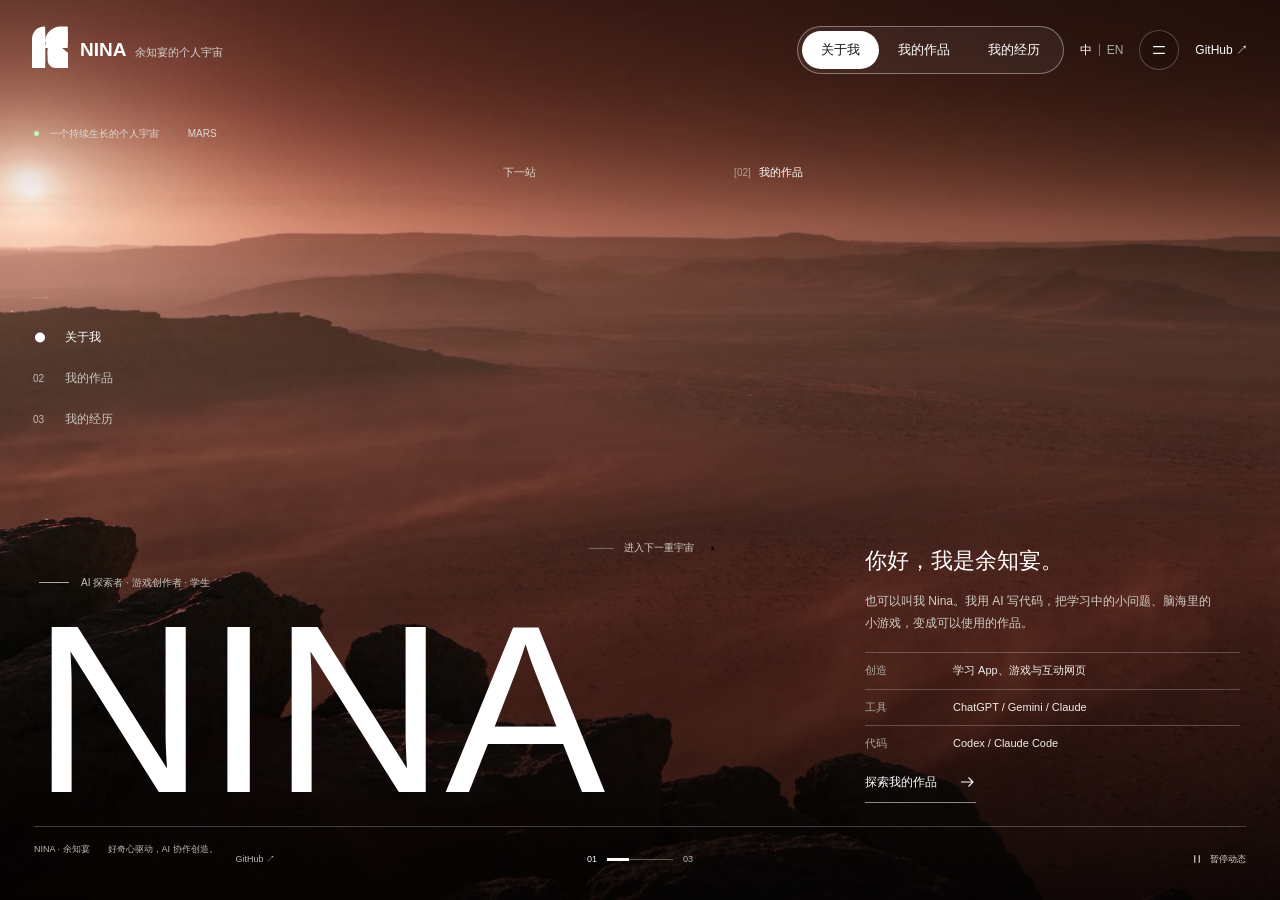
==== index.html @ 542dc57f "feat: publish Nina portfolio with GitHub project links" ====
<!doctype html>
<html lang="zh-CN">
<head>
  <meta charset="utf-8">
  <meta name="viewport" content="width=device-width, initial-scale=1, viewport-fit=cover">
  <meta name="theme-color" content="#090807">
  <meta name="description" content="Nina 余知宴的个人宇宙。探索 AI 学习应用、游戏、互动网页，以及 2050 大会的分享经历。">
  <title>Nina 余知宴 | My Little Universe</title>
  <link rel="icon" href="assets/space/mark.svg" type="image/svg+xml">
  <style>
    @font-face{font-family:'SF Pro';src:local('SF Pro Text'),local('Arial');font-weight:400;font-display:swap}
    @font-face{font-family:'SF Pro';src:local('SF Pro Text Bold'),local('Arial Bold');font-weight:700;font-display:swap}
    @font-face{font-family:'SF Pro Thin';src:local('SF Pro Display Ultralight'),local('Helvetica Neue');font-weight:100;font-display:swap}
    @font-face{font-family:Aalto;src:local('Aalto'),local('Arial Narrow'),local('Helvetica Neue');font-weight:400;font-display:swap}
    :root{color-scheme:dark;font-family:'SF Pro',Arial,'PingFang SC','Microsoft YaHei',sans-serif;color:#fff;background:#090807;font-synthesis:none;--muted:#b8b7b3;--line:rgba(255,255,255,.23);--accent:#c5f5b5}
    *{box-sizing:border-box;letter-spacing:0}
    html,body{margin:0;width:100%;height:100%;overflow:hidden}
    button,a{-webkit-tap-highlight-color:transparent}
    button{font:inherit;color:inherit;cursor:pointer}
    button:disabled{cursor:wait}
    button:focus-visible,a:focus-visible{outline:2px solid var(--accent);outline-offset:6px}
    button{border:0}a{color:inherit}button svg,a svg{width:20px;height:20px;fill:none;stroke:currentColor;stroke-width:1.5;flex-shrink:0}
    [hidden]{display:none!important}
    .experience{position:relative;isolation:isolate;width:100%;height:100%;height:100svh;min-height:560px;overflow:hidden;background:#090807}
    .backgrounds,.background,.shade{position:absolute;inset:0;width:100%;height:100%}
    .backgrounds{z-index:-2;background:center/cover url('assets/space/mars.jpg')}
    .background{object-fit:cover;opacity:0;transition:opacity .8s ease}
    .background.is-visible{opacity:1}
    .shade{z-index:1;pointer-events:none;background:linear-gradient(180deg,rgba(0,0,0,.32),transparent 25%,rgba(0,0,0,.12) 45%,rgba(0,0,0,.85) 100%)}
    .chrome{position:absolute;z-index:4;transition:opacity .45s ease,filter .45s ease}
    .header{left:32px;right:32px;top:max(26px,env(safe-area-inset-top));display:flex;align-items:center;justify-content:space-between;gap:20px}
    .brand{display:flex;align-items:center;gap:12px;text-decoration:none;background:none;padding:0}
    .brand-symbol{width:36px;height:36px;object-fit:contain}
    .brand-name{font-size:19px;font-weight:700}.brand-name small{font-size:11px;font-weight:400;color:#d4d1cd;margin-left:9px}
    .header-actions{display:flex;align-items:center;gap:16px}
    .nav{display:flex;align-items:center;border:1px solid rgba(255,255,255,.38);padding:4px;border-radius:99px;backdrop-filter:blur(12px);background:rgba(255,255,255,.06)}
    .nav button{padding:10px 19px;background:none;border-radius:99px;font-size:13px;transition:background .2s,color .2s}
    .nav button.is-active,.nav button:hover{background:#fff;color:#171714}
    .language{display:flex;align-items:center;gap:7px;padding:8px 0;background:none;font-size:12px}
    .language span{color:#aaa}.language span.current{color:#fff}.language i{height:12px;width:1px;background:#777}
    .menu{width:40px;height:40px;display:grid;place-items:center;border:1px solid var(--line);border-radius:50%;background:rgba(0,0,0,.15)}
    .location{left:34px;top:126px;display:flex;gap:10px;align-items:center;font-size:10px;line-height:1.5;color:#dedad4}
    .status-dot{width:5px;height:5px;border-radius:50%;background:var(--accent);box-shadow:0 0 10px #b2ea9d55}
    .location .divider{color:#777;margin:0 3px}
    .planet-list{left:33px;top:42%;transform:translateY(-50%);display:flex;flex-direction:column;gap:14px}
    .planet-item{display:flex;align-items:center;gap:14px;padding:5px 0;background:none;color:#c9c5bf;text-align:left;font-size:12px}
    .planet-item .index{font-size:10px;color:#c1bcb4;width:18px;font-variant-numeric:tabular-nums}
    .planet-item.active{color:#fff;font-weight:700}.planet-item.active .index{font-size:0}.planet-item.active .index:before{content:'';display:block;width:10px;height:10px;background:#fff;border-radius:50%;margin-left:2px}
    .planet-note{font-size:9px;color:#aaa39c;line-height:1.7;margin-top:24px}
    .portal-wrap{left:51%;top:40%;width:300px;transform:translate(-50%,-50%)}
    .portal-heading{display:flex;justify-content:space-between;align-items:center;margin-bottom:15px;font-size:11px;color:#ddd9d1}
    .portal-heading strong{font-weight:400;color:#fff;margin-left:8px}.portal-heading .number{color:#aba69f;font-size:10px}
    .portal{position:relative;width:100%;aspect-ratio:320/350;display:block;background:transparent;border:0;padding:0;border-radius:84px}
    .portal video,.portal img{position:absolute;width:1px;height:1px;visibility:hidden;pointer-events:none}
    .portal:focus-visible{outline-offset:10px;border-radius:84px}
    .portal-caption{display:flex;align-items:center;justify-content:center;gap:10px;font-size:10px;margin-top:18px;color:#d5d1c9}
    .portal-caption svg{width:13px;height:13px}.portal-caption .thin-line{width:25px;height:1px;background:#77706a}
    .portal-canvas{position:absolute;inset:0;z-index:3;width:100%;height:100%;pointer-events:none}
    .planet-content{left:32px;right:40px;bottom:97px;display:flex;justify-content:space-between;align-items:flex-end;gap:45px;pointer-events:none}
    .title-block{min-width:0}.eyebrow{display:flex;align-items:center;gap:12px;font-size:10px;color:#c8c4bc;line-height:1.6;margin:0 0 25px 7px}
    .eyebrow:before{content:'';width:30px;height:1px;background:#b0aaa0}
    .planet-content h1{font-family:Aalto,'Helvetica Neue',Arial,sans-serif;font-size:240px;font-weight:400;line-height:.78;margin:0;white-space:nowrap}
    [data-planet=earth] .planet-content h1{font-size:170px}[data-planet=venus] .planet-content h1{font-size:130px}
    .personal-info{width:375px;flex-shrink:0;pointer-events:auto}
    .personal-info h2{font-size:22px;font-weight:400;margin:0 0 13px;line-height:1.5}
    .personal-info .intro{font-size:12px;line-height:1.9;color:#d2cec8;margin:0 0 17px;max-width:350px}
    #facts{margin:0;font-size:11px}.fact{display:grid;grid-template-columns:74px 1fr;gap:14px;border-top:1px solid var(--line);padding:9px 0;line-height:1.6}
    .fact dt{color:#aaa69f}.fact dd{margin:0;color:#f0eee9}
    .text-link{display:inline-flex;align-items:center;gap:21px;color:#fff;text-decoration:none;border-bottom:1px solid #90887d;background:none;padding:10px 0;font-size:12px;line-height:1.5}
    .text-link svg{width:18px}.text-link:hover{color:var(--accent);border-color:var(--accent)}
    .footer{left:34px;right:34px;bottom:max(25px,env(safe-area-inset-bottom));display:flex;align-items:center;justify-content:space-between;border-top:1px solid var(--line);padding-top:16px;gap:20px;font-size:9px;color:#bdb7af}
    .footer-identity{display:flex;gap:18px}.footer-center{position:absolute;left:50%;transform:translateX(-50%);display:flex;align-items:center;gap:10px}.footer-center b{font-weight:400;color:#fff}.footer-center .track{width:66px;height:1px;background:#665d54;position:relative}.track:after{content:'';position:absolute;left:var(--orbit-position,0%);top:-1px;width:22px;height:3px;background:#fff;transition:left .6s}
    .motion-toggle{display:flex;align-items:center;gap:7px;background:none;padding:0;color:#ded8cf;font-size:9px}.motion-toggle svg{width:12px;height:12px}
    .preloader{position:absolute;inset:0;z-index:20;background:#090807;transition:opacity .8s ease;pointer-events:none}
    .preloader video{width:100%;height:100%;object-fit:cover}.preloader:after{content:'';position:absolute;inset:0;background:linear-gradient(transparent,#0006)}
    .preloader.is-leaving{opacity:0}.preloader-count{position:absolute;z-index:22;left:50%;bottom:38px;transform:translateX(-50%);display:flex;align-items:baseline;gap:5px}.preloader-count span:first-child{font-size:60px;font-family:'SF Pro Thin',Arial,sans-serif;font-weight:100}.preloader-count .percent{font-size:18px}
    .preload-mark{position:absolute;z-index:22;top:50%;left:50%;transform:translate(-50%,-50%);width:58px;height:58px;transition:top 1.4s cubic-bezier(.16,1,.3,1),left 1.4s cubic-bezier(.16,1,.3,1),width 1.4s,height 1.4s,transform 1.4s,opacity .4s}
    .preload-mark.is-docked{left:32px;top:max(26px,env(safe-area-inset-top));width:36px;height:36px;transform:none}
    .preloader-count.is-leaving{animation:count-out .65s both}
    .loading{position:absolute;z-index:10;top:50%;left:50%;transform:translate(-50%,-50%);font-size:11px;opacity:0;pointer-events:none}.is-loading .loading{opacity:1}
    .is-transitioning .chrome{opacity:0;filter:blur(8px);pointer-events:none}.is-transitioning .header{opacity:1;filter:none;pointer-events:auto}
    .content-revealing .title-block{animation:title-rise 1s cubic-bezier(.16,1,.3,1) both}.content-revealing .personal-info{animation:fact-rise .9s .12s both}
    .planet-list.is-switching .planet-item{animation:fact-rise .5s both}.planet-list.is-switching .planet-item:nth-child(2){animation-delay:.08s}.planet-list.is-switching .planet-item:nth-child(3){animation-delay:.16s}
    .custom-cursor{position:fixed;left:0;top:0;z-index:100;pointer-events:none;opacity:0;transition:opacity .2s}.custom-cursor.is-visible{opacity:1}.cursor-ring{display:block;width:36px;height:36px;position:absolute;border:1px solid #ffffff99;border-radius:50%;transform:translate(-50%,-50%);transition:width .2s,height .2s;background:#ffffff0a;backdrop-filter:invert(.06)}.cursor-dot{position:absolute;width:4px;height:4px;border-radius:50%;background:#fff;transform:translate(-50%,-50%)}.cursor-label{position:absolute;top:27px;left:0;transform:translateX(-50%);font-size:10px;white-space:nowrap;opacity:0}.custom-cursor.is-enter .cursor-label{opacity:1}.custom-cursor.is-enter .cursor-ring{width:46px;height:46px}
    @media(hover:hover) and (pointer:fine){body.cursor-ready:not(:has(dialog[open])) .experience,body.cursor-ready:not(:has(dialog[open])) .experience button,body.cursor-ready:not(:has(dialog[open])) .experience a{cursor:none}}
    body:has(dialog[open]) .custom-cursor{display:none}
    .dossier{position:fixed;inset:0;width:100%;max-width:none;height:100%;height:100dvh;max-height:none;margin:0;padding:0;border:0;background:#111210;color:#f5f5ef;overflow-y:auto;overscroll-behavior:contain}
    .dossier::backdrop{background:#090807}.dossier[open]{animation:panel-in .4s both}.dossier-header{position:sticky;top:0;z-index:5;display:flex;align-items:center;justify-content:space-between;gap:24px;padding:22px 40px;border-bottom:1px solid var(--line);background:#111210ee;backdrop-filter:blur(20px)}
    .dossier-brand{font-size:15px;font-weight:700;background:none;padding:0;text-align:left}.dossier-brand span{font-weight:400;font-size:12px;color:#aaa;margin-left:12px}.dossier-actions{display:flex;align-items:center;gap:22px}.close{width:36px;height:36px;display:grid;place-items:center;border:1px solid #555;border-radius:50%;background:none}.close svg{width:16px;height:16px}
    .dossier-body{max-width:1320px;margin:0 auto;padding:65px 50px 80px}.section-label{font-size:10px;color:#a9b09e;display:flex;align-items:center;gap:14px;margin:0 0 24px}.section-label:before{content:'';width:20px;height:1px;background:#858d78}.panel-title{font-size:52px;line-height:1.2;font-weight:400;margin:0 0 20px}.panel-intro{font-size:14px;line-height:1.9;color:#b4b8ad;max-width:590px;margin:0}.panel-heading-row{display:flex;justify-content:space-between;align-items:flex-end;gap:40px;margin-bottom:42px}.project-count{font-family:'SF Pro Thin',Arial,sans-serif;font-size:64px;line-height:1;color:#c5f5b5}.project-count small{display:block;font-family:'SF Pro',Arial,sans-serif;font-size:10px;color:#acb4a2;margin-top:8px}
    .filters{display:flex;gap:25px;border-bottom:1px solid var(--line);margin-bottom:30px;overflow-x:auto}.filter{background:none;color:#9ca295;font-size:12px;white-space:nowrap;padding:13px 2px;border-bottom:2px solid transparent}.filter[aria-pressed=true]{border-color:var(--accent);color:#fff}.filter small{font-size:9px;color:#919b86;margin-left:6px}
    .project-grid{display:grid;grid-template-columns:repeat(2,minmax(0,1fr));gap:44px 28px}.project-card{min-width:0;border-bottom:1px solid var(--line);padding-bottom:22px}.project-image-button{display:block;width:100%;padding:0;background:#1c211c;overflow:hidden;border-radius:4px;text-align:left}.project-image-button img{width:100%;aspect-ratio:16/10;display:block;object-fit:cover;transition:transform .65s cubic-bezier(.16,1,.3,1)}.project-image-button:hover img{transform:scale(1.035)}
    .project-meta{font-size:10px;color:#aab49f;display:flex;justify-content:space-between;margin:17px 0 10px;gap:10px}.project-title-row{display:flex;align-items:center;justify-content:space-between;gap:10px}.project-title-row h3{font-size:24px;font-weight:400;margin:0}.project-card p{font-size:12px;line-height:1.9;color:#afb5a7;margin:11px 0 0}.project-open{border:1px solid #52604a;border-radius:50%;background:none;display:grid;place-items:center;width:32px;height:32px;flex-shrink:0}.project-open:hover{background:var(--accent);color:#111}
    .art-preview{width:100%;aspect-ratio:16/10;position:relative;display:flex;align-items:center;justify-content:center;overflow:hidden;background:#e8eee7;color:#263c38}.art-preview .specimen{width:65%;border-top:1px solid #809b94;border-bottom:1px solid #809b94;padding:22px 0}.art-preview small{font-size:10px}.art-preview strong{font-weight:400;font-size:54px;display:block;line-height:1.1;margin:20px 0 16px}.art-preview .specimen p{font-size:12px;line-height:1.8;color:#3f6559;margin:0}.art-preview .preview-caption{position:absolute;bottom:15px;right:18px;font-size:9px;color:#4f6b60}.art-preview.starmap{background:#e5eaf4;color:#313958}.starmap .specimen{border-color:#a6b1cc}.starmap .specimen strong{font-size:38px}.starmap .specimen p{color:#526280}.emotion-list{display:flex;gap:10px;margin-top:20px}.emotion-list span{border:1px solid #a8b4cd;padding:7px 12px;border-radius:4px;font-size:11px}
    .panel-bottom{display:flex;justify-content:space-between;gap:20px;font-size:10px;color:#969e8e;border-top:1px solid var(--line);margin-top:65px;padding-top:20px}.back-link{display:inline-flex;align-items:center;gap:10px;background:none;padding:0;font-size:12px;color:#c1c9b8;margin-bottom:38px}.back-link svg{width:16px}.detail-layout{display:grid;grid-template-columns:1.25fr 1fr;gap:50px;align-items:start;margin-top:35px}.detail-visual img{width:100%;height:auto;border-radius:4px;display:block}.detail-copy p{font-size:14px;line-height:2;color:#bbc2b2;margin:0 0 22px}.detail-copy h3{font-size:13px;font-weight:400;color:#f3f5ee;margin:25px 0 14px}.feature-list{padding:0;list-style:none;margin:0}.feature-list li{padding:12px 0;border-top:1px solid var(--line);font-size:12px;line-height:1.7;color:#c3ccba;display:flex;gap:13px}.feature-list li:before{content:'+';color:var(--accent)}.detail-note{font-size:11px!important;color:#99a58f!important;margin-top:22px!important}.action-link{display:inline-flex;align-items:center;gap:20px;background:#c5f5b5;color:#162010;padding:13px 20px;border-radius:4px;text-decoration:none;font-size:12px;margin-top:24px}.action-link:hover{background:#e0ffda}
    .about-layout{display:grid;grid-template-columns:1.1fr 1fr;gap:90px;margin-top:48px}.about-statement{font-size:40px;font-weight:400;line-height:1.5;margin:0 0 26px;max-width:540px}.about-paragraph{font-size:14px;line-height:2.1;color:#b4bdab;max-width:500px}.about-index{font-size:10px;color:#8f9b84;margin-right:15px}.about-section{border-top:1px solid var(--line);padding:24px 0}.about-section h3{font-size:15px;font-weight:400;margin:0 0 15px}.tool-list{display:flex;gap:10px 24px;flex-wrap:wrap;font-size:14px;line-height:2;color:#e4e9dd}.about-section p{font-size:13px;line-height:1.9;color:#aeb9a3;margin:0}.interest-list{display:flex;gap:25px;margin-top:35px;font-size:12px;color:#dbe9ce}
    .journey-layout{display:grid;grid-template-columns:1fr 1.1fr;gap:70px;align-items:start;margin-top:40px}.conference-video{display:block;width:100%;height:530px;max-height:65vh;object-fit:contain;background:#060706;border-radius:4px}.video-caption{font-size:10px;color:#a0ab95;line-height:1.8;margin-top:12px}.timeline-item{position:relative;padding:0 0 30px 28px;border-left:1px solid #435238}.timeline-item:before{content:'';width:7px;height:7px;background:var(--accent);border-radius:50%;position:absolute;left:-4px;top:5px}.timeline-item small{font-size:10px;color:#a8bc99}.timeline-item h3{font-size:24px;font-weight:400;margin:12px 0 15px}.timeline-item p{font-size:13px;line-height:2;color:#b8c4ac;margin:0}.timeline-item .text-link{margin-top:10px}
    .project-image-button img{height:auto}
    @keyframes count-out{to{opacity:0;filter:blur(7px);transform:translate(-50%,-25px)}}
    @keyframes title-rise{from{opacity:0;filter:blur(8px);transform:translateY(24px)}to{opacity:1;filter:none;transform:none}}
    @keyframes fact-rise{from{opacity:0;transform:translateY(12px)}to{opacity:1;transform:none}}
    @keyframes panel-in{from{opacity:0;transform:translateY(22px)}to{opacity:1;transform:none}}
    @media(min-width:1600px){.portal-wrap{width:340px;top:41%}.planet-content h1{font-size:290px}[data-planet=earth] .planet-content h1{font-size:225px}[data-planet=venus] .planet-content h1{font-size:175px}.personal-info{width:430px}.personal-info h2{font-size:26px}.personal-info .intro{font-size:14px;max-width:400px}#facts{font-size:12px}.planet-content{bottom:110px}.fact{padding:11px 0}}
    @media(max-width:1100px){.planet-content h1{font-size:190px}[data-planet=earth] .planet-content h1{font-size:135px}[data-planet=venus] .planet-content h1{font-size:105px}.personal-info{width:320px}.portal-wrap{width:250px;top:38%}.planet-content{gap:20px}.eyebrow{font-size:9px}.header{left:24px;right:24px}.brand-name small{display:none}.about-layout{gap:45px}.journey-layout{gap:40px}}
    @media(max-width:800px){.nav{display:none}.header{left:22px;right:22px;top:max(22px,env(safe-area-inset-top))}.location{left:24px;top:100px}.planet-list{left:24px;top:37%;gap:9px}.planet-note{display:none}.portal-wrap{left:57%;top:34%;width:240px}.planet-content{left:24px;right:24px;bottom:91px;gap:20px;align-items:flex-end}.planet-content h1{font-size:150px}[data-planet=earth] .planet-content h1{font-size:104px}[data-planet=venus] .planet-content h1{font-size:80px}.personal-info{width:300px}.personal-info h2{font-size:19px}.eyebrow{max-width:230px;margin:0 0 20px}.footer{left:24px;right:24px}.footer-identity span:last-child{display:none}.footer-center{position:static;transform:none}.preload-mark.is-docked{left:22px;top:max(22px,env(safe-area-inset-top))}.dossier-header{padding:18px 24px}.dossier-body{padding:42px 26px 60px}.panel-title{font-size:40px}.detail-layout{gap:30px}.about-layout{gap:32px}.about-statement{font-size:30px}.journey-layout{gap:30px}.conference-video{height:440px}.project-title-row h3{font-size:20px}}
    @media(max-width:600px){.experience{min-height:620px}.header{left:20px;right:20px;gap:10px;top:max(20px,env(safe-area-inset-top))}.brand{gap:8px}.brand-name{font-size:17px}.brand-symbol{width:28px;height:28px}.header-actions{gap:18px}.menu{width:32px;height:32px}.menu svg{width:16px}.location{left:21px;top:89px;font-size:9px}.planet-list{left:auto;right:20px;top:95px;transform:none;flex-direction:row;gap:9px}.planet-item{padding:4px}.planet-item .index{width:12px;font-size:9px}.planet-item .planet-label{display:none}.planet-item.active .index:before{width:6px;height:6px;margin-left:2px}.portal-wrap{left:50%;top:32%;width:175px}.portal{border-radius:52px}.portal-heading{font-size:10px;margin-bottom:10px}.portal-heading strong{margin-left:4px}.portal-caption{font-size:9px;margin-top:10px}.portal-caption .thin-line{width:16px}.planet-content{left:20px;right:20px;bottom:72px;display:block}.planet-content h1{font-size:102px;line-height:.8}[data-planet=earth] .planet-content h1{font-size:77px}[data-planet=venus] .planet-content h1{font-size:61px}.eyebrow{font-size:8px;margin:0 0 14px;gap:8px}.eyebrow:before{width:20px}.title-block{margin-bottom:23px}.personal-info{width:100%}.personal-info h2{font-size:17px;line-height:1.3;margin-bottom:8px}.personal-info .intro{font-size:11px;line-height:1.8;margin-bottom:10px;max-width:100%}#facts{font-size:10px}.fact{padding:5px 0;grid-template-columns:58px 1fr;gap:8px}.text-link{font-size:11px;padding:8px 0;gap:16px}.footer{left:20px;right:20px;bottom:max(20px,env(safe-area-inset-bottom));font-size:8px;padding-top:12px;gap:12px}.footer-identity{gap:0}.footer-center{gap:8px}.footer-center .track{width:42px}.track:after{width:14px}.motion-toggle{font-size:8px;gap:4px}.motion-toggle svg{width:10px}.preload-mark.is-docked{left:20px;top:max(20px,env(safe-area-inset-top));width:28px;height:28px}.dossier-header{padding:18px 20px;gap:12px}.dossier-brand{font-size:13px}.dossier-brand span{font-size:10px;margin-left:8px}.dossier-actions{gap:18px}.dossier-body{padding:35px 20px 45px}.panel-heading-row{gap:15px;align-items:flex-start;margin-bottom:25px}.panel-title{font-size:34px}.panel-intro{font-size:12px}.project-count{font-size:44px;flex-shrink:0}.project-count small{font-size:8px}.section-label{margin-bottom:20px;font-size:9px}.filters{gap:23px;margin-bottom:24px}.project-grid{grid-template-columns:1fr;gap:30px}.project-title-row h3{font-size:23px}.project-meta{font-size:9px}.project-card p{font-size:12px}.art-preview .specimen{padding:15px 0}.art-preview strong{font-size:42px;margin:15px 0}.starmap .specimen strong{font-size:30px}.detail-layout,.about-layout,.journey-layout{grid-template-columns:1fr;gap:30px}.detail-layout{margin-top:25px}.detail-copy p{font-size:13px}.about-layout{margin-top:25px}.about-statement{font-size:30px}.about-paragraph{font-size:13px}.about-section{padding:20px 0}.journey-layout{margin-top:30px}.conference-video{height:430px;max-height:60vh}.timeline-item h3{font-size:22px}.panel-bottom{margin-top:40px;font-size:9px}.panel-bottom span:last-child{max-width:48%;text-align:right}}
    @media(max-width:600px) and (max-height:760px){.portal-wrap{width:140px;top:29%}.portal-caption{display:none}.title-block{margin-bottom:16px}.planet-content h1{font-size:84px}[data-planet=earth] .planet-content h1{font-size:65px}[data-planet=venus] .planet-content h1{font-size:53px}.planet-content{bottom:67px}.eyebrow{margin-bottom:11px}.personal-info .intro{font-size:10px;line-height:1.7}.personal-info h2{font-size:16px}.fact{padding:4px 0}}
    @media(max-height:650px) and (min-width:601px){.location{top:94px}.portal-wrap{top:37%;width:190px}.planet-content{bottom:75px}.planet-content h1{font-size:155px}[data-planet=earth] .planet-content h1{font-size:115px}[data-planet=venus] .planet-content h1{font-size:90px}.personal-info h2{font-size:18px}.personal-info .intro{font-size:11px;margin-bottom:10px}.fact{padding:5px 0}.eyebrow{margin-bottom:20px}}
    @media(prefers-reduced-motion:reduce){*,*:before,*:after{animation-duration:.01ms!important;transition-duration:.01ms!important;scroll-behavior:auto!important}.custom-cursor{display:none!important}}
  </style>
  <link rel="stylesheet" href="github-links.css">
</head>
<body>
  <main class="experience" data-planet="mars">
    <div class="backgrounds" aria-hidden="true">
      <video id="mars-background" class="background is-visible" muted playsinline preload="auto" loop poster="assets/space/mars.jpg" src="assets/space/mars.mp4"></video>
      <video id="earth-background" class="background" muted playsinline preload="auto" poster="assets/space/earth.jpg" src="assets/space/earth.mp4"></video>
      <video id="venus-background" class="background" muted playsinline preload="auto" poster="assets/space/venus.jpg" src="assets/space/venus.mp4"></video>
    </div>
    <div class="shade" aria-hidden="true"></div>
    <canvas id="portal-canvas" class="portal-canvas" aria-hidden="true"></canvas>
    <canvas id="scene-canvas" hidden aria-hidden="true"></canvas>
    <header class="header chrome">
      <button class="brand" data-state="mars" aria-label="Nina · 余知宴">
        <img class="brand-symbol" src="assets/space/mark.svg" alt="">
        <span class="brand-name">NINA<small data-i18n="brandSub">余知宴的个人宇宙</small></span>
      </button>
      <div class="header-actions">
        <nav class="nav" aria-label="主导航" data-aria="navigation">
          <button data-panel="about" class="is-active" data-i18n="navAbout">关于我</button>
          <button data-panel="works" data-i18n="navWorks">我的作品</button>
          <button data-panel="journey" data-i18n="navJourney">我的经历</button>
        </nav>
        <button class="language" data-language aria-label="Switch to English"><span data-lang-label="zh" class="current">中</span><i aria-hidden="true"></i><span data-lang-label="en">EN</span></button>
        <button class="menu" data-panel="menu" aria-label="打开菜单" data-aria="openMenu" title="菜单 / Menu"><svg viewBox="0 0 24 24" aria-hidden="true"><path d="M5 8h14M5 16h14"/></svg></button>
      </div>
    </header>
    <div class="location chrome"><span class="status-dot"></span><span data-i18n="orbitLabel">一个持续生长的个人宇宙</span><span class="divider">/</span><span id="location-name">MARS</span></div>
    <aside class="planet-list chrome" aria-label="目的地" data-aria="destinations"></aside>
    <section class="portal-wrap chrome" aria-label="下一站" data-aria="nextDestination">
      <div class="portal-heading"><span data-i18n="next">下一站</span><span><span class="number" id="next-number">[02]</span><strong id="next-name">我的作品</strong></span></div>
      <button id="portal" class="portal" aria-label="进入我的作品">
        <video id="portal-video" muted playsinline preload="auto" src="assets/space/earth.mp4"></video>
        <img id="portal-image" src="assets/space/mercury.jpg" alt="" hidden>
      </button>
      <div class="portal-caption" aria-hidden="true"><span class="thin-line"></span><span data-i18n="enterOrbit">进入下一重宇宙</span><svg viewBox="0 0 24 24"><path d="M5 12h14m-5-5 5 5-5 5"/></svg></div>
    </section>
    <section class="planet-content chrome" aria-live="polite">
      <div class="title-block"><p class="eyebrow" id="eyebrow">AI EXPLORER · GAME MAKER · STUDENT</p><h1 id="planet-title">NINA</h1></div>
      <div class="personal-info"><h2 id="info-title">你好，我是余知宴。</h2><p class="intro" id="info-intro">也可以叫我 Nina。我用 AI 写代码，把学习中的小问题、脑海里的小游戏，变成可以使用的作品。</p><dl id="facts"></dl><button class="text-link" id="primary-action"><span data-i18n="exploreWorks">探索我的作品</span><svg viewBox="0 0 24 24" aria-hidden="true"><path d="M4 12h16m-6-6 6 6-6 6"/></svg></button></div>
    </section>
    <footer class="footer chrome"><div class="footer-identity"><span>NINA · 余知宴</span><span data-i18n="madeWith">好奇心驱动，AI 协作创造。</span></div><div class="footer-center"><b id="orbit-index">01</b><span class="track"></span><span>03</span></div><button class="motion-toggle" id="motion-toggle" aria-pressed="false" title="暂停背景动画 / Pause motion"><svg viewBox="0 0 16 16" aria-hidden="true"><path d="M5 3v10M11 3v10"/></svg><span data-i18n="pauseMotion">暂停动态</span></button></footer>
    <div class="preloader" id="preloader" aria-hidden="true"><video id="preloader-video" muted playsinline preload="auto" src="assets/space/intro.mp4" poster="assets/space/mars.jpg"></video></div>
    <img class="preload-mark" id="floating-logo" src="assets/space/mark.svg" alt="">
    <div class="preloader-count" id="preloader-count" aria-hidden="true"><span id="preloader-value">0</span><span class="percent">%</span></div>
    <div class="loading" data-i18n="preparing" role="status">正在准备下一段旅程…</div>
    <video id="transition-video" muted playsinline preload="auto" hidden></video>
  </main>
  <div class="custom-cursor" aria-hidden="true"><span class="cursor-ring"></span><span class="cursor-dot"></span><span class="cursor-label" data-i18n="enter">进入</span></div>
  <dialog class="dossier" id="dossier" aria-labelledby="panel-title">
    <header class="dossier-header"><button class="dossier-brand" data-home>NINA<span>余知宴</span></button><div class="dossier-actions"><button class="language" data-language aria-label="Switch to English"><span data-lang-label="zh" class="current">中</span><i aria-hidden="true"></i><span data-lang-label="en">EN</span></button><button class="close" id="close-panel" aria-label="关闭" data-aria="close" title="关闭 / Close"><svg viewBox="0 0 24 24" aria-hidden="true"><path d="m6 6 12 12M18 6 6 18"/></svg></button></div></header>
    <div class="dossier-body" id="panel-body"></div>
  </dialog>
  <noscript><style>.preloader,.preload-mark,.preloader-count{display:none}.portal-wrap{display:none}</style><p style="position:fixed;bottom:0;z-index:50;background:#111;padding:12px">Nina · 余知宴。请启用 JavaScript 浏览互动作品集。Please enable JavaScript to explore the portfolio.</p></noscript>
  <script>
  (() => {
    'use strict';
    const $ = (s, root = document) => root.querySelector(s);
    const $$ = (s, root = document) => [...root.querySelectorAll(s)];
    const media = {mars:'assets/space/mars.mp4',earth:'assets/space/earth.mp4',venus:'assets/space/venus.mp4',intro:'assets/space/intro.mp4'};
    // Original Planet Jumping footage, cached locally so the portfolio can travel offline.
    const originalAssets = {
      mars:'https://d2ol7oe51mr4n9.cloudfront.net/user_38xzZboKViGWJOttwIXH07lWA1P/3c83091e-4046-4fd6-adbb-2edb728be79a.mp4',
      earth:'https://d2ol7oe51mr4n9.cloudfront.net/user_38xzZboKViGWJOttwIXH07lWA1P/fc3ded42-e845-41f3-a830-5cab512d79cd.mp4',
      venus:'https://d2ol7oe51mr4n9.cloudfront.net/user_38xzZboKViGWJOttwIXH07lWA1P/b30f64d9-1637-477a-83df-d0fc6461a422.mp4',
      intro:'https://d2ol7oe51mr4n9.cloudfront.net/user_38xzZboKViGWJOttwIXH07lWA1P/5fc5651c-3b5d-4171-b507-87f7e635d1b4.mp4'
    };
    const copy = {
      zh:{brandSub:'余知宴的个人宇宙',navigation:'主导航',navAbout:'关于我',navWorks:'我的作品',navJourney:'我的经历',openMenu:'打开菜单',close:'关闭',destinations:'目的地',nextDestination:'下一站',orbitLabel:'一个持续生长的个人宇宙',next:'下一站',enterOrbit:'进入下一重宇宙',enter:'进入',exploreWorks:'探索我的作品',madeWith:'好奇心驱动，AI 协作创造。',pauseMotion:'暂停动态',resumeMotion:'恢复动态',preparing:'正在准备下一段旅程…',all:'全部',apps:'应用',games:'游戏',web:'互动网页',selectedWorks:'我的作品',worksIntro:'从一个“要是能这样就好了”开始，到一个真正能打开的作品。这些是我用 AI 一起做出来的小宇宙。',projects:'个创作项目',worksLabel:'02 / 创作档案',projectDetails:'查看项目',backWorks:'返回全部作品',features:'作品里有什么',motivation:'为什么做它',preview:'项目视觉摘录',demo:'打开作品',demoNote:'在新标签页打开可试玩的网页作品。',prototypeNote:'这是开发中的项目。这里展示现有功能与设计，不代表所有在线服务已经上线。',teamNote:'微光黑客松团队项目 · 星图舰队。我是团队成员之一。',aboutLabel:'01 / 关于我',aboutTitle:'余知宴，也叫 Nina。',aboutStatement:'好奇心，\n是我的引力。',aboutText:'我喜欢玩游戏、听音乐、画画，也喜欢琢磨：如果由我来做，这个工具或游戏会是什么样子？\n\n于是，我开始用 AI 写代码，做学习应用、互动网页和自己的游戏。从一个小想法开始，一点点试、一点点改。',tools:'我日常使用的工具',toolsText:'用 ChatGPT、Gemini 和 Claude 查找思路、整理信息；用 Codex 和 Claude Code 协作写代码、调试和完善作品。',interests:'游戏、音乐与画画',interestsText:'游戏让我关注玩法与反馈；音乐让我想做自己的音游；画画让我更在意作品的角色和画面。',assistant:'作为助教，我想做什么',assistantText:'先听清楚问题，再一起尝试。可以一起查资料、翻译英文、整理单词卡，也可以从第一步开始做网站和 App。',journeyLabel:'03 / 真实世界的探索',journeyTitle:'走出去，也分享出来。',journeyIntro:'把作品带到现实里，听见别人的问题，也看见新的可能。',conference:'2050 大会',conferenceTag:'分享 / 学习助手',conferenceText:'我参加过 2050 大会，分享了自己做的辅助学习 App：把资料查找、英文翻译和单词复习放在一起，让学习少一些来回切换。',videoCaption:'我的 2050 大会分享视频 · 点击播放可听到声音',hackathon:'微光黑客松',hackathonTag:'协作 / 星图舰队',hackathonText:'和队友一起探索星图 App，尝试把抽象的社交规则变成更直观的卡片，帮助自闭症儿童理解情绪和生活中的边界。',ongoing:'继续把想法做出来',ongoingTag:'正在进行 / 创作与学习',ongoingText:'从海岛探索到节奏游戏，从每日单词到互动城市。我想继续做自己也愿意使用、愿意玩的作品。',seeProject:'了解这个项目',footerNote:'作品来自我的实际项目与创作记录',menuTitle:'选择一个目的地',menuLabel:'NINA / 导航',menuAbout:'认识 Nina，了解我的工具和兴趣。',menuWorks:'八个应用、游戏与互动网页。',menuJourney:'2050 大会、黑客松与接下来的探索。',rolePersonal:'个人创作 · AI 辅助开发',roleTeam:'团队项目 · AI 辅助开发',noResults:'这个分类暂无作品。',imageAlt:'项目实机画面',starPreviewTitle:'把规则，变成看得见的卡片。',starPreviewCopy:'社交规则 · 情绪认识 · 生活流程',starPreviewNote:'功能摘录 / 非实机截图',vocabPreviewTitle:'analyze',vocabPreviewCopy:'把信息拆开研究，找出规律或原因。',vocabPreviewNote:'词汇内容摘录 / 非实机截图'},
      en:{brandSub:"A little universe by Nina",navigation:'Main navigation',navAbout:'About',navWorks:'Works',navJourney:'Journey',openMenu:'Open menu',close:'Close',destinations:'Destinations',nextDestination:'Next destination',orbitLabel:'A little universe, always growing',next:'Next',enterOrbit:'Enter the next orbit',enter:'Enter',exploreWorks:'Explore my work',madeWith:'Powered by curiosity. Created with AI.',pauseMotion:'Pause motion',resumeMotion:'Resume motion',preparing:'Preparing the next orbit…',all:'All',apps:'Apps',games:'Games',web:'Interactive web',selectedWorks:'Selected works',worksIntro:'A small “what if” becomes something you can actually open. These are the little worlds I have been making with AI.',projects:'creative projects',worksLabel:'02 / CREATIVE ARCHIVE',projectDetails:'View project',backWorks:'Back to all works',features:'Inside the project',motivation:'Why I made it',preview:'Project excerpt',demo:'Open project',demoNote:'Opens a playable web project in a new tab.',prototypeNote:'A project in development. These are its current features and design goals; some online services are still being connected.',teamNote:'Glimmer Hackathon team project · Star Map Fleet. I am one of the team members.',aboutLabel:'01 / ABOUT ME',aboutTitle:'Yu Zhiyan. You can call me Nina.',aboutStatement:'Curiosity is\nmy gravity.',aboutText:'I like games, music and drawing. I also like asking: what would this tool or game look like if I made it?\n\nSo I started coding with AI, building learning apps, interactive websites and games of my own. A little idea, a little experiment, then another iteration.',tools:'The tools I work with',toolsText:'I use ChatGPT, Gemini and Claude to explore ideas and organize information, and Codex and Claude Code to write, debug and improve my projects.',interests:'Games, music & drawing',interestsText:'Games make me notice mechanics and feedback. Music inspired my rhythm game. Drawing makes me care about characters and how a world looks.',assistant:'What I hope to do as an assistant',assistantText:'Listen first, then try things together. I can help explore research, translation and vocabulary cards, or take the first steps toward building a website or app.',journeyLabel:'03 / BEYOND THE SCREEN',journeyTitle:'Step outside. Share the work.',journeyIntro:'Bringing a project into the real world means hearing new questions and discovering new possibilities.',conference:'2050 Conference',conferenceTag:'SHARING / LEARNING ASSISTANT',conferenceText:'I attended the 2050 Conference and shared my learning support app. It brings research, English-to-Chinese translation and vocabulary practice together, with less switching between tools.',videoCaption:'My 2050 Conference video · Play with sound using the controls',hackathon:'Glimmer Hackathon',hackathonTag:'COLLABORATION / STAR MAP FLEET',hackathonText:'With my teammates, I explored Star Map, an app that turns abstract social rules into visual cards to support autistic children in understanding emotions and everyday boundaries.',ongoing:'Keep making things',ongoingTag:'ONGOING / MAKING & LEARNING',ongoingText:'From an island adventure to a rhythm game; from daily words to an interactive city. I want to keep creating things I would love to use and play myself.',seeProject:'Explore this project',footerNote:'Based on my actual projects and creative records',menuTitle:'Choose a destination',menuLabel:'NINA / DIRECTORY',menuAbout:'Meet Nina, my tools and my interests.',menuWorks:'Eight apps, games and interactive websites.',menuJourney:'2050, a hackathon, and the next adventure.',rolePersonal:'Personal project · Built with AI',roleTeam:'Team project · Built with AI',noResults:'No projects in this category yet.',imageAlt:'Actual project screenshot',starPreviewTitle:'Make everyday rules visible.',starPreviewCopy:'Social rules · Emotions · Everyday routines',starPreviewNote:'Feature excerpt / Not a screenshot',vocabPreviewTitle:'analyze',vocabPreviewCopy:'Break information into parts to find patterns and causes.',vocabPreviewNote:'Vocabulary excerpt / Not a screenshot'}
    };
    const projects = [
      {id:'learn',category:'apps',image:'assets/projects/learn.png',zh:{title:'Learn · 学习助手',tag:'学习工具 / 资料与词汇',description:'把查资料、英文翻译、单词卡和每日复习，放进同一个学习流程。',why:'查完英文资料，还要换一个 App 翻译、再整理生词，来回切换很麻烦。我想把这些步骤放在一起，也希望让资料更容易核对、减少错误信息。',features:['资料搜索与研究结果整理','英文资料翻译成中文','把生词整理成单词卡，安排每日复习','学习规划、专注计时与本地备份']},en:{title:'Learn · Learning Assistant',tag:'LEARNING / RESEARCH & VOCABULARY',description:'Research, translation, vocabulary cards and daily review in one learning workflow.',why:'Looking up English resources used to mean switching apps to translate and collect unfamiliar words. I wanted one place for the whole process, with information that is easier to check.',features:['Research and organized results','English-to-Chinese translation','Vocabulary cards and daily review','Learning plans, focus timer and local backups']},note:'prototypeNote'},
      {id:'starmap',category:'apps',art:'starmap',team:true,zh:{title:'星图 App',tag:'无障碍 / 微光黑客松',description:'和队友一起，把抽象的社交规则变成更直观的图文卡片。',why:'有些孩子很难理解抽象的社交规则。我们希望用具体场景、图片和简短的语言，让规则更容易被理解和练习。',features:['把抽象概念拆成图文卡片与流程','用简单的表达认识和描述情绪','面向儿童与家长的不同使用界面','关注社交安全边界与日常隐私']},en:{title:'Star Map',tag:'ACCESSIBILITY / GLIMMER HACKATHON',description:'A team project turning abstract social rules into clearer visual cards.',why:'Abstract social rules can be difficult for some children to understand. We explored concrete scenarios, images and short sentences to make those rules easier to understand and practice.',features:['Visual cards and step-by-step routines','Simple ways to recognize and describe emotions','Separate experiences for children and parents','Social boundaries and everyday privacy']},note:'teamNote'},
      {id:'lighthouse',category:'games',image:'assets/projects/lighthouse.png',zh:{title:'潮汐灯塔',tag:'3D 探索 / GODOT',description:'在自己的小海岛里游泳、钓鱼，等一次日落，再点亮灯塔。',why:'我喜欢能慢慢探索的游戏，也想做一个可以停下来看看海、听听音乐的小世界。',features:['四座海岛与可探索的灯塔','游泳、冲刺与岸边钓鱼','自动昼夜变化与环境配乐','收集、修复、手账和存档']},en:{title:'Tidal Lighthouse',tag:'3D EXPLORATION / GODOT',description:'Swim, fish, watch the sunset and bring a lighthouse back to life.',why:'I enjoy games that let you explore at your own pace. I wanted a small world where you can stop, look at the sea and listen to the music.',features:['Four islands and an explorable lighthouse','Swimming, dashing and shore fishing','Automatic day and night with ambient music','Collecting, repairs, a journal and saved progress']}},
      {id:'rhythm',category:'games',image:'assets/projects/rhythm.png',zh:{title:'霓虹残响',tag:'2D 音游 / GODOT',description:'在霓虹城市中跟上节拍，在横版动作与六轨演奏之间切换。',why:'喜欢游戏，也喜欢音乐，所以想亲手做一个把动作、节奏和画面结合起来的音游。',features:['横版与 6K 段落自动切换','简单、普通、困难三档谱面','可以实际操作的六节新手教学','自定义昵称、改键与音频校准']},en:{title:'Neon Afterimage',tag:'2D RHYTHM GAME / GODOT',description:'Follow the beat through a neon city, switching between side-scrolling action and six lanes.',why:'I love both games and music, and wanted to make a rhythm game that brings action, timing and visuals together.',features:['Switching between side-scrolling and 6K sections','Easy, normal and hard charts','Six playable tutorial lessons','Player names, key mapping and audio calibration']}},
      {id:'city',category:'web',image:'assets/projects/city.png',demo:'demos/city/index.html',zh:{title:'轨迹之城',tag:'互动创作 / 小红书黑客松项目',description:'随手画下一条线，让自己的轨迹长成一座城市。',why:'我想把随手涂鸦变成可以立即看见变化的创作，让每个人都能画出自己的城市。',features:['绘画轨迹驱动城市生成','可以不断尝试的即时视觉反馈','适配手机与电脑的交互','可直接打开的纯前端网页']},en:{title:'City of Traces',tag:'INTERACTIVE ART / HACKATHON PROJECT',description:'Draw a line and watch your own movement become a city.',why:'I wanted to turn a casual doodle into an immediate creative response, so anyone could draw a city of their own.',features:['A city generated from drawing gestures','Immediate visual feedback as you experiment','Phone and desktop interactions','A self-contained frontend experience']}},
      {id:'history',category:'web',image:'assets/projects/history.png',demo:'demos/history/index.html',zh:{title:'古人朋友圈',tag:'历史探索 / 互动信息流',description:'如果古人也有朋友圈，历史会从谁的视角展开？',why:'我想用熟悉的信息流形式，让历史里不同人物的想法和处境更容易被看见。',features:['以信息流的方式探索历史','从不同人物视角理解事件','帖子与评论形式的互动阅读','无需登录的网页体验']},en:{title:'Ancient Friends Feed',tag:'HISTORY / INTERACTIVE FEED',description:'What would history look like if people from the past had a social feed?',why:'A familiar feed can make it easier to see how different people experienced the same moment in history.',features:['Explore history through a social-style feed','Different perspectives on historical events','Interactive reading through posts and comments','A web experience with no sign-in required']}},
      {id:'persona',category:'web',image:'assets/projects/persona.png',demo:'demos/persona/index.html',zh:{title:'评论区人格测试',tag:'趣味测试 / 互动网页',description:'面对同一条帖子，你会怎么回复？看看你的评论区人格。',why:'同一个帖子可以有完全不同的回复。我想把这种有趣的差异，做成朋友之间能一起玩的小游戏。',features:['24 道题库，每局均衡抽取 12 题','12 种主人格与隐藏副人格','人格徽章、隐藏成就与收藏','可下载的结果分享卡与分享链接']},en:{title:'Comment Section Personality',tag:'PLAYFUL QUIZ / INTERACTIVE WEB',description:'The same post, a different reply. Discover your comment-section personality.',why:'People can respond to the same post in completely different ways. I turned those differences into a playful quiz to share with friends.',features:['12 balanced questions drawn from a pool of 24','12 personalities plus a hidden secondary type','Personality badges, achievements and collections','Downloadable result cards and shareable links']}},
      {id:'vocab',category:'apps',art:'vocab',zh:{title:'逐页',tag:'MACOS 应用 / 每日英语',description:'每天五个词、一篇精读，把十分钟留给持续的进步。',why:'单词总是记不住，所以我想把每天的任务做小一点，让复习更容易坚持。',features:['每天五个高频学术词汇','例句、中文解释与填空练习','非虚构精读与推断题','错词记录、连续学习与每日提醒']},en:{title:'Page by Page',tag:'MACOS APP / DAILY ENGLISH',description:'Five words and a close reading. Ten minutes for a little progress, every day.',why:'Words do not always stick. I wanted a smaller daily task that makes consistent practice easier.',features:['Five high-frequency academic words each day','Examples, Chinese meanings and cloze practice','Nonfiction close reading and inference questions','Mistake tracking, streaks and daily reminders']}}
    ];
    const states = {
      mars:{title:'NINA',planet:'MARS',next:'earth',panel:'about',zh:{name:'关于我',eyebrow:'AI 探索者 · 游戏创作者 · 学生',heading:'你好，我是余知宴。',intro:'也可以叫我 Nina。我用 AI 写代码，把学习中的小问题、脑海里的小游戏，变成可以使用的作品。',facts:[['创造','学习 App、游戏与互动网页'],['工具','ChatGPT / Gemini / Claude'],['代码','Codex / Claude Code']],action:'探索我的作品'},en:{name:'About me',eyebrow:'AI EXPLORER · GAME MAKER · STUDENT',heading:"Hi, I'm Yu Zhiyan. Call me Nina.",intro:'I code with AI, turning small learning problems and game ideas into things you can actually use and play.',facts:[['Making','Learning apps, games & interactive web'],['Thinking','ChatGPT / Gemini / Claude'],['Coding','Codex / Claude Code']],action:'Explore my work'}},
      earth:{title:'WORKS',planet:'EARTH',next:'venus',panel:'works',zh:{name:'我的作品',eyebrow:'应用 · 游戏 · 互动实验',heading:'想到了，就试着做出来。',intro:'八个创作项目，来自真实的学习问题、游戏灵感和黑客松实验。每一个都留着我好奇心的轨迹。',facts:[['应用','学习助手 / 星图 / 逐页'],['游戏','潮汐灯塔 / 霓虹残响'],['网页','轨迹之城 / 古人朋友圈 / 人格测试']],action:'打开作品档案'},en:{name:'My works',eyebrow:'APPS · GAMES · INTERACTIVE EXPERIMENTS',heading:'A little idea. A real project.',intro:'Eight projects inspired by learning, games and hackathon experiments. Each carries a trace of my curiosity.',facts:[['Apps','Learn / Star Map / Page by Page'],['Games','Tidal Lighthouse / Neon Afterimage'],['Web','City of Traces / History / Personality']],action:'Open the project archive'}},
      venus:{title:'JOURNEY',planet:'VENUS',next:'mars',panel:'journey',zh:{name:'我的经历',eyebrow:'分享 · 协作 · 持续探索',heading:'从屏幕里，走向真实世界。',intro:'在 2050 大会分享自己的学习 App，和黑客松队友一起做新尝试。作品，也是认识世界的方式。',facts:[['分享','2050 大会 · 学习助手'],['协作','微光黑客松 · 星图舰队'],['下一步','继续学习、创作，也分享经验']],action:'观看我的分享'},en:{name:'My journey',eyebrow:'SHARING · COLLABORATION · EXPLORATION',heading:'Beyond the screen.',intro:'Sharing my learning app at 2050. Building with hackathon teammates. Every project is another way to discover the world.',facts:[['Sharing','2050 Conference · Learning app'],['Together','Glimmer Hackathon · Star Map Fleet'],['Next','Keep learning, making and sharing']],action:'Watch my story'}}
    };
    let language = 'zh';
    try { language = localStorage.getItem('nina-language') === 'en' ? 'en' : 'zh'; } catch {}
    let current='mars', busy=false, activePanel=null, activeProject=null, filter='all', loaded=false;
    const reducedQuery=matchMedia('(prefers-reduced-motion: reduce)');
    let motionPaused=reducedQuery.matches, expansion=0, maskScale=0, canvasOpacity=1, transitionActive=false;
    let rotX=0,rotY=0,targetX=0,targetY=0,lastFrame=0,frameId=0,frozen=false;
    const experience=$('.experience'),canvas=$('#portal-canvas'),ctx=canvas.getContext('2d'),scene=$('#scene-canvas'),sceneCtx=scene.getContext('2d');
    const portal=$('#portal'),portalVideo=$('#portal-video'),transitionVideo=$('#transition-video'),dialog=$('#dossier');
    const cursor=$('.custom-cursor');let pointer={x:0,y:0},cursorPos={x:0,y:0};
    const finePointer=matchMedia('(hover:hover) and (pointer:fine)').matches;
    const t = key => copy[language][key] || key;
    const escapeHTML = value => String(value).replace(/[&<>"']/g,ch=>({'&':'&amp;','<':'&lt;','>':'&gt;','"':'&quot;',"'":'&#39;'}[ch]));
    const arrow='<svg viewBox="0 0 24 24" aria-hidden="true"><path d="M5 12h14m-5-5 5 5-5 5"/></svg>';
    const external='<svg viewBox="0 0 24 24" aria-hidden="true"><path d="M7 17 17 7M7 7h10v10"/></svg>';
    function translateDOM(){
      document.documentElement.lang=language==='zh'?'zh-CN':'en';
      document.title=language==='zh'?'Nina 余知宴 | 我的个人宇宙':'Nina Yu Zhiyan | My Little Universe';
      $$('[data-i18n]').forEach(el=>{el.textContent=t(el.dataset.i18n);});
      $$('[data-aria]').forEach(el=>el.setAttribute('aria-label',t(el.dataset.aria)));
      $$('[data-language]').forEach(el=>el.setAttribute('aria-label',language==='zh'?'Switch to English':'切换为中文'));
      $$('[data-lang-label]').forEach(el=>el.classList.toggle('current',el.dataset.langLabel===language));
      updateMotionButton();
    }
    function safePlay(video){if(motionPaused||document.hidden||dialog.open)return Promise.resolve();return video.play().catch(()=>{});}
    function ready(mediaEl,timeout=1800){
      if(mediaEl.readyState>=2)return Promise.resolve();
      return new Promise(resolve=>{let timer;const done=()=>{clearTimeout(timer);mediaEl.removeEventListener('loadeddata',done);mediaEl.removeEventListener('error',done);resolve();};mediaEl.addEventListener('loadeddata',done,{once:true});mediaEl.addEventListener('error',done,{once:true});timer=setTimeout(done,timeout);});
    }
    function render(retrigger=true){
      const state=states[current],data=state[language],next=states[state.next];
      experience.dataset.planet=current;
      $('#planet-title').textContent=state.title;$('#eyebrow').textContent=data.eyebrow;$('#info-title').textContent=data.heading;$('#info-intro').textContent=data.intro;
      $('#facts').innerHTML=data.facts.map(([key,value])=>`<div class="fact"><dt>${escapeHTML(key)}</dt><dd>${escapeHTML(value)}</dd></div>`).join('');
      $('#primary-action span').textContent=data.action;
      $('#next-name').textContent=next[language].name;$('#next-number').textContent=`[0${Object.keys(states).indexOf(state.next)+1}]`;
      portal.setAttribute('aria-label',`${language==='zh'?'进入':'Travel to'} ${next[language].name}`);
      $('#location-name').textContent=state.planet;$('#orbit-index').textContent=`0${Object.keys(states).indexOf(current)+1}`;
      $('.track').style.setProperty('--orbit-position',`${Object.keys(states).indexOf(current)*33.33}%`);
      $('.planet-list').innerHTML=Object.entries(states).map(([id,s],i)=>`<button class="planet-item ${id===current?'active':''}" data-state="${id}" ${id===current?'aria-current="true"':''} aria-label="${escapeHTML(s[language].name)}"><span class="index">0${i+1}</span><span class="planet-label">${escapeHTML(s[language].name)}</span></button>`).join('');
      if(retrigger){$('.planet-list').classList.remove('is-switching');void $('.planet-list').offsetWidth;$('.planet-list').classList.add('is-switching');}
      $$('.nav [data-panel]').forEach(el=>el.classList.toggle('is-active',el.dataset.panel===state.panel));
      $$('.background').forEach(video=>{const active=video.id===`${current}-background`;video.classList.toggle('is-visible',active);if(!active)video.pause();else if(current==='mars')safePlay(video);else if(video.readyState>=1){try{video.currentTime=Math.max(0,video.duration-.08);}catch{}}});
      $('.backgrounds').style.backgroundImage=`url('assets/space/${current}.jpg')`;
      const targetMedia=current==='venus'?media.intro:media[state.next];
      if(portalVideo.getAttribute('src')!==targetMedia){portalVideo.src=targetMedia;portalVideo.load();}
      portalVideo.loop=true;safePlay(portalVideo);
      $$('[data-state]').forEach(el=>el.disabled=busy);
    }
    function animateValue(setter,duration){
      if(motionPaused){setter(1);return Promise.resolve();}
      return new Promise(resolve=>{const start=performance.now();function step(now){const progress=Math.min(1,(now-start)/duration);const ease=progress<.5?4*progress**3:1-(-2*progress+2)**3/2;setter(ease);if(progress<1)requestAnimationFrame(step);else resolve();}requestAnimationFrame(step);});
    }
    function revealContent(){experience.classList.remove('content-revealing');void experience.offsetWidth;experience.classList.add('content-revealing');}
    async function revealMask(){maskScale=0;await animateValue(value=>maskScale=value,1000);}
    function drawCover(context,source){
      const mw=source.videoWidth||source.naturalWidth,mh=source.videoHeight||source.naturalHeight;
      if(!mw||!mh)return false;
      const scale=Math.max(innerWidth/mw,innerHeight/mh),w=mw*scale,h=mh*scale;
      try{context.drawImage(source,(innerWidth-w)/2,(innerHeight-h)/2,w,h);return true;}catch{return false;}
    }
    function drawShade(context){const gradient=context.createLinearGradient(0,innerHeight*.52,0,innerHeight);gradient.addColorStop(0,'rgba(0,0,0,0)');gradient.addColorStop(1,'rgba(0,0,0,.88)');context.fillStyle=gradient;context.fillRect(0,innerHeight*.52,innerWidth,innerHeight*.48);}
    const portalPosters={};for(const key of ['mars','earth','venus']){portalPosters[key]=new Image();portalPosters[key].src=`assets/space/${key}.jpg`;}
    function resizeCanvas(){
      const d=Math.min(devicePixelRatio||1,2);canvas.width=innerWidth*d;canvas.height=innerHeight*d;ctx.setTransform(d,0,0,d,0,0);
      scene.width=innerWidth*d;scene.height=innerHeight*d;sceneCtx.setTransform(d,0,0,d,0,0);frozen=false;
    }
    // Sample a rounded rectangle, then project its points. The footage stays screen-locked.
    function portalPath(cx,cy,w,h,r,rx,ry){
      const ax=rx*Math.PI/180,ay=ry*Math.PI/180;ctx.beginPath();let first=true;
      const corners=[[w/2-r,-h/2+r,-Math.PI/2,0],[w/2-r,h/2-r,0,Math.PI/2],[-w/2+r,h/2-r,Math.PI/2,Math.PI],[-w/2+r,-h/2+r,Math.PI,Math.PI*1.5]];
      for(const [ox,oy,start,end] of corners)for(let i=0;i<=10;i++){const angle=start+(end-start)*i/10,x=ox+r*Math.cos(angle),y=oy+r*Math.sin(angle),xx=x*Math.cos(ay),yy=y*Math.cos(ax),z=x*Math.sin(ay)-y*Math.sin(ax),p=850/(850+z),sx=cx+xx*p,sy=cy+yy*p;if(first){ctx.moveTo(sx,sy);first=false;}else ctx.lineTo(sx,sy);}
      ctx.closePath();
    }
    function draw(now){
      frameId=requestAnimationFrame(draw);if(document.hidden||dialog.open){lastFrame=now;return;}
      const dt=Math.min(40,now-(lastFrame||now));lastFrame=now;rotX+=(targetX-rotX)*Math.min(1,dt*.009);rotY+=(targetY-rotY)*Math.min(1,dt*.009);
      ctx.clearRect(0,0,innerWidth,innerHeight);
      if(frozen){ctx.drawImage(scene,0,0,innerWidth,innerHeight);drawShade(ctx);}
      const rect=portal.getBoundingClientRect(),e=expansion,scale=e?1:maskScale,cx=rect.x+rect.width/2+(innerWidth/2-(rect.x+rect.width/2))*e,cy=rect.y+rect.height/2+(innerHeight/2-(rect.y+rect.height/2))*e,w=(rect.width+(innerWidth-rect.width)*e)*scale,h=(rect.height+(innerHeight-rect.height)*e)*scale;
      if(w>1&&h>1){portalPath(cx,cy,w,h,Math.min(w/2,h/2,(innerWidth<601?52:84)*(1-e)*scale),rotX*(1-e),rotY*(1-e));ctx.save();ctx.globalAlpha=canvasOpacity;ctx.clip();ctx.fillStyle='#111613';ctx.fillRect(0,0,innerWidth,innerHeight);const source=transitionActive?transitionVideo:portalVideo;if(!drawCover(ctx,source))drawCover(ctx,portalPosters[states[current].next]);if(transitionActive)drawShade(ctx);ctx.restore();if(!busy){ctx.strokeStyle='rgba(255,255,255,.28)';ctx.lineWidth=.7;ctx.stroke();}}
      if(finePointer&&!motionPaused){cursorPos.x+=(pointer.x-cursorPos.x)*.2;cursorPos.y+=(pointer.y-cursorPos.y)*.2;cursor.style.transform=`translate3d(${cursorPos.x}px,${cursorPos.y}px,0)`;}
    }
    async function travel(destination=states[current].next){
      if(busy||destination===current||!loaded)return;
      busy=true;targetX=targetY=0;experience.classList.add('is-loading');
      $$('[data-state]').forEach(el=>el.disabled=true);portal.disabled=true;
      try{
        const src=destination==='mars'?media.intro:media[destination];transitionVideo.src=src;transitionVideo.load();
        await ready(transitionVideo);experience.classList.remove('is-loading','content-revealing');experience.classList.add('is-transitioning');
        const ended=new Promise(resolve=>{let timer;const done=()=>{clearTimeout(timer);transitionVideo.removeEventListener('ended',done);transitionVideo.removeEventListener('error',done);resolve();};transitionVideo.addEventListener('ended',done,{once:true});transitionVideo.addEventListener('error',done,{once:true});timer=setTimeout(done,motionPaused?0:5500);});
        if(!motionPaused){transitionVideo.playbackRate=Math.min(4,Math.max(1.3,(transitionVideo.duration||4)/3));transitionActive=true;transitionVideo.play().catch(()=>{});}
        await animateValue(value=>expansion=value,1050);if(!motionPaused)await ended;
        frozen=false;if(transitionVideo.readyState>=2&&!motionPaused){sceneCtx.clearRect(0,0,innerWidth,innerHeight);frozen=drawCover(sceneCtx,transitionVideo);}
        current=destination;render();await new Promise(resolve=>requestAnimationFrame(()=>requestAnimationFrame(resolve)));
        transitionActive=false;expansion=0;maskScale=0;experience.classList.remove('is-transitioning');frozen=false;
        revealContent();await revealMask();
      }catch{current=destination;render();maskScale=1;revealContent();}
      finally{busy=false;transitionActive=false;expansion=0;transitionVideo.pause();transitionVideo.removeAttribute('src');transitionVideo.load();experience.classList.remove('is-loading','is-transitioning');portal.disabled=false;$$('[data-state]').forEach(el=>el.disabled=false);}
    }
    async function runPreloader(){
      const video=$('#preloader-video');let finished=false,start=performance.now(),percent=0;
      const finish=async()=>{if(finished)return;finished=true;$('#preloader-value').textContent='100';$('#preloader-count').classList.add('is-leaving');$('#floating-logo').classList.add('is-docked');$('#preloader').classList.add('is-leaving');loaded=true;safePlay($('#mars-background'));await ready(portalVideo,1200);safePlay(portalVideo);revealContent();revealMask();setTimeout(()=>{$('#preloader').remove();$('#preloader-count').remove();video.pause();},800);setTimeout(()=>$('#floating-logo').remove(),1600);};
      function progress(now){if(finished)return;const actual=video.duration?video.currentTime/video.duration*100:0;percent=Math.min(99,Math.max(percent,actual,(now-start)/45));$('#preloader-value').textContent=String(Math.round(percent));requestAnimationFrame(progress);}
      requestAnimationFrame(progress);setTimeout(finish,motionPaused?350:4500);await ready(video,1500);
      if(finished)return;if(motionPaused){finish();return;}
      if(Number.isFinite(video.duration))video.playbackRate=Math.min(8,Math.max(.25,video.duration/3));
      video.addEventListener('ended',finish,{once:true});video.addEventListener('error',finish,{once:true});video.play().catch(finish);
    }
    function artwork(project){
      if(project.image)return `<img src="${project.image}" alt="${escapeHTML(project[language].title+' · '+t('imageAlt'))}" loading="lazy" width="1280" height="800">`;
      if(project.art==='starmap')return `<div class="art-preview starmap"><div class="specimen"><small>STAR MAP / 星图</small><strong>${escapeHTML(t('starPreviewTitle'))}</strong><p>${escapeHTML(t('starPreviewCopy'))}</p><div class="emotion-list"><span>${language==='zh'?'开心':'Happy'}</span><span>${language==='zh'?'难过':'Sad'}</span><span>${language==='zh'?'困惑':'Confused'}</span></div></div><span class="preview-caption">${escapeHTML(t('starPreviewNote'))}</span></div>`;
      return `<div class="art-preview"><div class="specimen"><small>PAGE BY PAGE / 逐页 · 01 OF 05</small><strong>analyze</strong><p>/ˈænəlaɪz/ · verb<br>${escapeHTML(t('vocabPreviewCopy'))}</p></div><span class="preview-caption">${escapeHTML(t('vocabPreviewNote'))}</span></div>`;
    }
    const bottom=()=>`<footer class="panel-bottom"><span>NINA · 余知宴</span><span>${escapeHTML(t('footerNote'))}</span></footer>`;
    function renderWorks(){
      const visible=projects.filter(p=>filter==='all'||p.category===filter);
      return `<p class="section-label">${t('worksLabel')}</p><div class="panel-heading-row"><div><h2 class="panel-title" id="panel-title">${t('selectedWorks')}</h2><p class="panel-intro">${t('worksIntro')}</p></div><div class="project-count">08<small>${t('projects')}</small></div></div><div class="filters" role="group" aria-label="${language==='zh'?'作品分类':'Project categories'}">${['all','apps','games','web'].map(key=>`<button class="filter" data-filter="${key}" aria-pressed="${filter===key}">${t(key)}<small>${key==='all'?'08':`0${projects.filter(p=>p.category===key).length}`}</small></button>`).join('')}</div><div class="project-grid">${visible.map(p=>`<article class="project-card"><button class="project-image-button" data-project="${p.id}" aria-label="${escapeHTML(t('projectDetails')+': '+p[language].title)}">${artwork(p)}</button><div class="project-meta"><span>${escapeHTML(p[language].tag)}</span><span>${p.team?'COLLAB':'NINA'} / 0${projects.indexOf(p)+1}</span></div><div class="project-title-row"><h3>${escapeHTML(p[language].title)}</h3><button class="project-open" data-project="${p.id}" aria-label="${escapeHTML(t('projectDetails')+': '+p[language].title)}" title="${t('projectDetails')}">${external}</button></div><p>${escapeHTML(p[language].description)}</p></article>`).join('')}</div>${bottom()}`;
    }
    function renderProject(id){
      const project=projects.find(p=>p.id===id),data=project[language];
      return `<button class="back-link" data-panel="works"><svg viewBox="0 0 24 24" aria-hidden="true"><path d="M19 12H5m5-5-5 5 5 5"/></svg>${t('backWorks')}</button><p class="section-label">${escapeHTML(data.tag)}</p><h2 class="panel-title" id="panel-title">${escapeHTML(data.title)}</h2><p class="panel-intro">${escapeHTML(data.description)}</p><div class="detail-layout"><div class="detail-visual">${artwork(project)}<p class="video-caption">${project.image?t('imageAlt'):t('preview')}</p></div><div class="detail-copy"><h3>${t('motivation')}</h3><p>${escapeHTML(data.why)}</p><h3>${t('features')}</h3><ul class="feature-list">${data.features.map(f=>`<li>${escapeHTML(f)}</li>`).join('')}</ul><p class="detail-note">${t(project.team?'roleTeam':'rolePersonal')}</p>${project.note?`<p class="detail-note">${t(project.note)}</p>`:''}${project.demo?`<a class="action-link" href="${project.demo}" target="_blank" rel="noopener">${t('demo')}${external}</a><p class="detail-note">${t('demoNote')}</p>`:''}</div></div>${bottom()}`;
    }
    function renderAbout(){return `<p class="section-label">${t('aboutLabel')}</p><h2 class="panel-title" id="panel-title">${t('aboutTitle')}</h2><div class="about-layout"><div><h3 class="about-statement">${escapeHTML(t('aboutStatement')).replace(/\n/g,'<br>')}</h3><p class="about-paragraph">${escapeHTML(t('aboutText')).replace(/\n/g,'<br>')}</p><div class="interest-list"><span>${language==='zh'?'游戏':'Games'}</span><span>${language==='zh'?'音乐':'Music'}</span><span>${language==='zh'?'画画':'Drawing'}</span></div><button class="text-link" data-panel="works" style="margin-top:30px">${t('exploreWorks')}${arrow}</button></div><div><section class="about-section"><h3><span class="about-index">01</span>${t('tools')}</h3><div class="tool-list"><span>ChatGPT</span><span>Gemini</span><span>Claude</span><span>Codex</span><span>Claude Code</span></div><p style="margin-top:15px">${t('toolsText')}</p></section><section class="about-section"><h3><span class="about-index">02</span>${t('interests')}</h3><p>${t('interestsText')}</p></section><section class="about-section"><h3><span class="about-index">03</span>${t('assistant')}</h3><p>${t('assistantText')}</p></section></div></div>${bottom()}`;}
    function renderJourney(){return `<p class="section-label">${t('journeyLabel')}</p><h2 class="panel-title" id="panel-title">${t('journeyTitle')}</h2><p class="panel-intro">${t('journeyIntro')}</p><div class="journey-layout"><div><video class="conference-video" controls playsinline preload="metadata" poster="assets/2050-poster.jpg" src="assets/nina-2050.mp4" aria-label="${t('videoCaption')}"></video><p class="video-caption">${t('videoCaption')}</p></div><div>${[['conference','conferenceTag','conferenceText','learn'],['hackathon','hackathonTag','hackathonText','starmap'],['ongoing','ongoingTag','ongoingText',null]].map(([title,tag,text,project])=>`<article class="timeline-item"><small>${t(tag)}</small><h3>${t(title)}</h3><p>${t(text)}</p>${project?`<button class="text-link" data-project="${project}">${t('seeProject')}${arrow}</button>`:`<button class="text-link" data-panel="works">${t('exploreWorks')}${arrow}</button>`}</article>`).join('')}</div></div>${bottom()}`;}
    function renderMenu(){return `<p class="section-label">${t('menuLabel')}</p><h2 class="panel-title" id="panel-title">${t('menuTitle')}</h2><div style="margin-top:45px">${[['about','navAbout','menuAbout'],['works','navWorks','menuWorks'],['journey','navJourney','menuJourney']].map(([key,label,description],i)=>`<section class="about-section"><button class="text-link" data-panel="${key}" style="font-size:26px;border:0;padding:0;margin-bottom:12px"><span class="about-index">0${i+1}</span>${t(label)}${arrow}</button><p>${t(description)}</p></section>`).join('')}</div>${bottom()}`;}
    function renderPanel(){const scrollTop=dialog.scrollTop;$('#panel-body').innerHTML=activeProject?renderProject(activeProject):activePanel==='works'?renderWorks():activePanel==='journey'?renderJourney():activePanel==='about'?renderAbout():renderMenu();dialog.scrollTop=scrollTop;}
    let returnFocus=null;
    function openPanel(panel,project=null){
      activePanel=panel;activeProject=project;renderPanel();
      if(!dialog.open){returnFocus=document.activeElement;dialog.showModal();$$('.experience video').forEach(v=>v.pause());}
      dialog.scrollTop=0;$('#close-panel').focus();
    }
    function closePanel(){
      $$('.conference-video').forEach(v=>v.pause());dialog.close();activePanel=null;activeProject=null;
      if(!motionPaused){if(current==='mars')safePlay($('#mars-background'));safePlay(portalVideo);}
      if(returnFocus?.isConnected)returnFocus.focus();
    }
    function updateMotionButton(){const button=$('#motion-toggle');button.setAttribute('aria-pressed',String(motionPaused));button.setAttribute('aria-label',t(motionPaused?'resumeMotion':'pauseMotion'));button.title=t(motionPaused?'resumeMotion':'pauseMotion');button.querySelector('span').textContent=t(motionPaused?'resumeMotion':'pauseMotion');button.querySelector('svg').innerHTML=motionPaused?'<path d="m5 3 7 5-7 5Z"/>':'<path d="M5 3v10M11 3v10"/>';if(motionPaused){cursor.classList.remove('is-visible');document.body.classList.remove('cursor-ready');}}
    document.addEventListener('click',event=>{
      const button=event.target.closest('button');if(!button)return;
      if(button.hasAttribute('data-language')){language=language==='zh'?'en':'zh';try{localStorage.setItem('nina-language',language);}catch{}translateDOM();render(false);if(dialog.open)renderPanel();}
      else if(button.dataset.panel)openPanel(button.dataset.panel);
      else if(button.dataset.project)openPanel('works',button.dataset.project);
      else if(button.dataset.filter){filter=button.dataset.filter;renderPanel();$(`[data-filter="${filter}"]`,dialog)?.focus();}
      else if(button.dataset.state)travel(button.dataset.state);
      else if(button.hasAttribute('data-home'))closePanel();
    });
    $('#close-panel').addEventListener('click',closePanel);
    dialog.addEventListener('cancel',event=>{event.preventDefault();closePanel();});
    portal.addEventListener('click',()=>travel());
    $('#primary-action').addEventListener('click',()=>openPanel(current==='mars'?'works':states[current].panel));
    $('#motion-toggle').addEventListener('click',()=>{motionPaused=!motionPaused;targetX=targetY=0;updateMotionButton();if(motionPaused)$$('.experience video').forEach(v=>v.pause());else{if(current==='mars')safePlay($('#mars-background'));safePlay(portalVideo);}});
    document.addEventListener('pointermove',event=>{if(!finePointer||event.pointerType==='touch')return;pointer={x:event.clientX,y:event.clientY};if(!motionPaused&&loaded&&!dialog.open){cursor.classList.add('is-visible');document.body.classList.add('cursor-ready');}if(!busy&&!motionPaused){targetY=(event.clientX/innerWidth-.5)*37.4;targetX=(event.clientY/innerHeight-.5)*-33;}});
    document.addEventListener('pointerleave',()=>{targetX=targetY=0;cursor.classList.remove('is-visible');document.body.classList.remove('cursor-ready');});
    portal.addEventListener('pointerenter',()=>cursor.classList.add('is-enter'));portal.addEventListener('pointerleave',()=>cursor.classList.remove('is-enter'));
    addEventListener('resize',resizeCanvas);
    document.addEventListener('visibilitychange',()=>{if(document.hidden)$$('.experience video').forEach(v=>v.pause());else if(loaded&&!motionPaused&&!dialog.open){if(current==='mars')safePlay($('#mars-background'));safePlay(portalVideo);}});
    reducedQuery.addEventListener('change',()=>{motionPaused=reducedQuery.matches;updateMotionButton();if(motionPaused)$$('.experience video').forEach(v=>v.pause());else{safePlay(portalVideo);if(current==='mars')safePlay($('#mars-background'));}});
    $$('.background').forEach(video=>video.addEventListener('loadedmetadata',()=>{if(video.id!=='mars-background')try{video.currentTime=Math.max(0,video.duration-.08);}catch{}}));
    for(const [id,url] of Object.entries(originalAssets)){$$(`video[src="${media[id]}"]`).forEach(video=>video.addEventListener('error',()=>{if(video.dataset.retried)return;video.dataset.retried='true';video.src=url;},{once:true}));}
    resizeCanvas();translateDOM();render(false);requestAnimationFrame(draw);runPreloader();
  })();
  </script>
  <script src="github-links.js" defer></script>
</body>
</html>
---- github-links.css ----
.github-source-link {
  display: inline-flex;
  align-items: center;
  min-height: 32px;
  color: inherit;
  font: inherit;
  text-decoration: none;
  white-space: nowrap;
}

.github-source-link:hover {
  color: var(--accent, #c5daac);
  text-decoration: underline;
  text-underline-offset: 4px;
}

.github-source-link:focus-visible {
  outline: 2px solid currentColor;
  outline-offset: 4px;
}

.header-actions > .github-source-link,
.dossier-actions > .github-source-link {
  font-size: 12px;
}

.github-project-links {
  display: flex;
  flex-wrap: wrap;
  gap: 18px;
  margin-top: 14px;
  font-size: 12px;
  color: var(--accent, #c5daac);
}

@media (max-width: 800px) {
  .footer-identity > [data-github] {
    display: inline-flex;
    margin-left: 12px;
  }
}

@media (max-width: 600px) {
  .header-actions { gap: 12px; }
  .dossier-actions { gap: 12px; }
  .header-actions > .github-source-link,
  .dossier-actions > .github-source-link { font-size: 11px; }
}
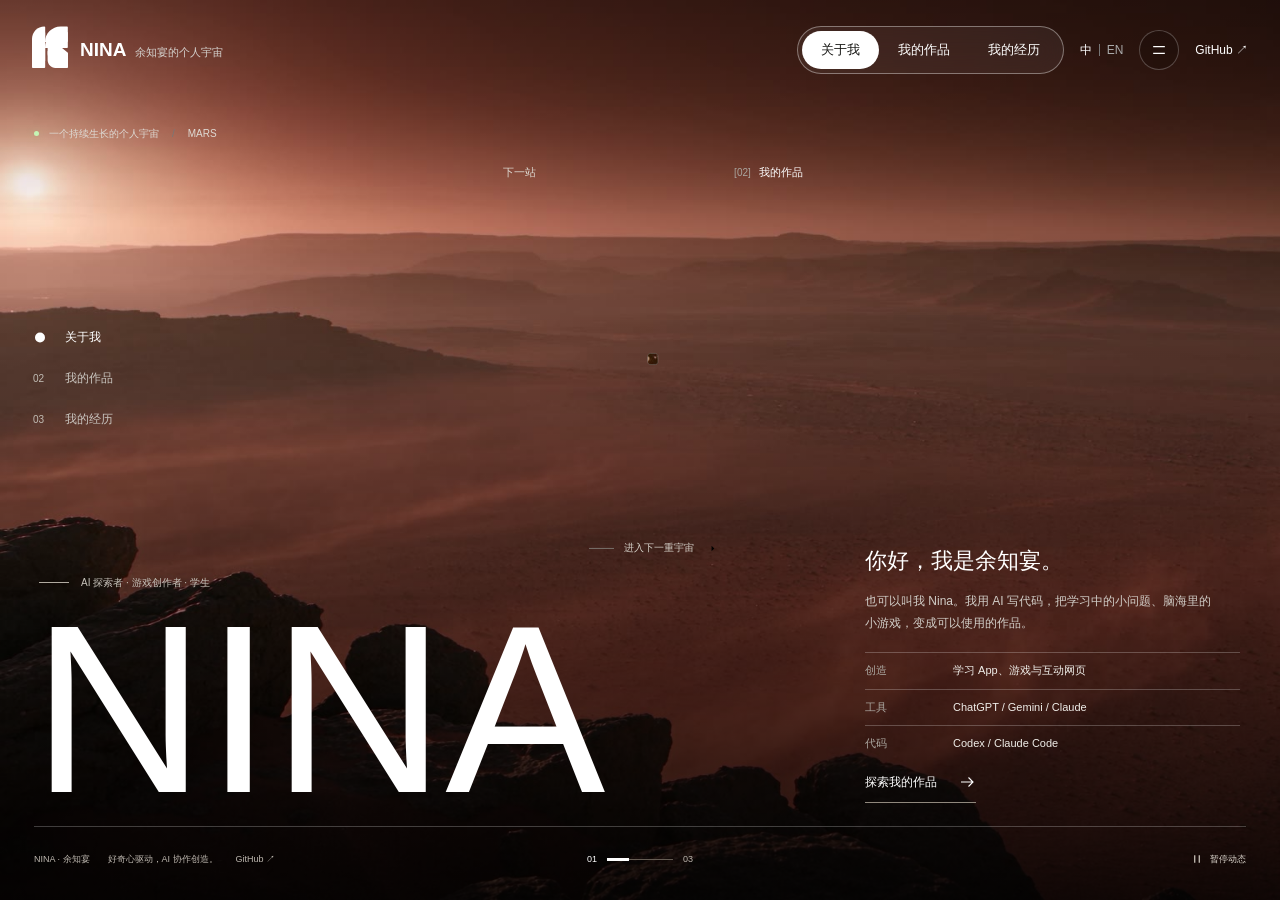
==== commit 5d544fd0: "fix: keep mobile footer GitHub links clear" ====
--- a/index.html
+++ b/index.html
@@ -96,6 +96,9 @@
     .about-layout{display:grid;grid-template-columns:1.1fr 1fr;gap:90px;margin-top:48px}.about-statement{font-size:40px;font-weight:400;line-height:1.5;margin:0 0 26px;max-width:540px}.about-paragraph{font-size:14px;line-height:2.1;color:#b4bdab;max-width:500px}.about-index{font-size:10px;color:#8f9b84;margin-right:15px}.about-section{border-top:1px solid var(--line);padding:24px 0}.about-section h3{font-size:15px;font-weight:400;margin:0 0 15px}.tool-list{display:flex;gap:10px 24px;flex-wrap:wrap;font-size:14px;line-height:2;color:#e4e9dd}.about-section p{font-size:13px;line-height:1.9;color:#aeb9a3;margin:0}.interest-list{display:flex;gap:25px;margin-top:35px;font-size:12px;color:#dbe9ce}
     .journey-layout{display:grid;grid-template-columns:1fr 1.1fr;gap:70px;align-items:start;margin-top:40px}.conference-video{display:block;width:100%;height:530px;max-height:65vh;object-fit:contain;background:#060706;border-radius:4px}.video-caption{font-size:10px;color:#a0ab95;line-height:1.8;margin-top:12px}.timeline-item{position:relative;padding:0 0 30px 28px;border-left:1px solid #435238}.timeline-item:before{content:'';width:7px;height:7px;background:var(--accent);border-radius:50%;position:absolute;left:-4px;top:5px}.timeline-item small{font-size:10px;color:#a8bc99}.timeline-item h3{font-size:24px;font-weight:400;margin:12px 0 15px}.timeline-item p{font-size:13px;line-height:2;color:#b8c4ac;margin:0}.timeline-item .text-link{margin-top:10px}
     .project-image-button img{height:auto}
+    .footer-identity{align-items:center}.footer-identity>span:first-child,.motion-toggle{white-space:nowrap}
+    @media(max-width:800px){.footer-identity>span:nth-child(2){display:none}}
+    @media(max-width:600px){.footer{gap:10px}.footer-identity>[data-github]{font-size:8px}.panel-bottom{flex-wrap:wrap}.panel-bottom>span:nth-child(2){max-width:48%}}
     @keyframes count-out{to{opacity:0;filter:blur(7px);transform:translate(-50%,-25px)}}
     @keyframes title-rise{from{opacity:0;filter:blur(8px);transform:translateY(24px)}to{opacity:1;filter:none;transform:none}}
     @keyframes fact-rise{from{opacity:0;transform:translateY(12px)}to{opacity:1;transform:none}}
